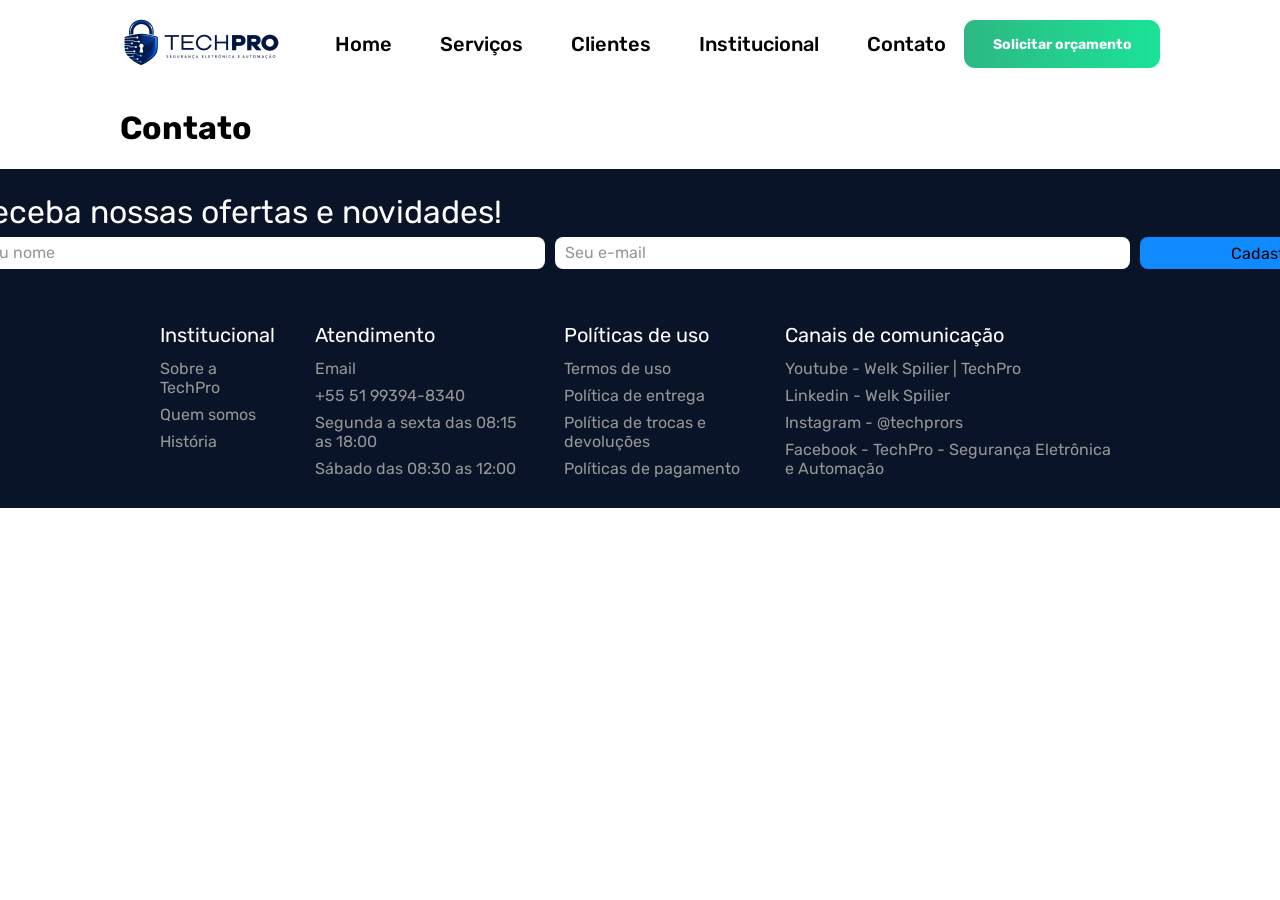
==== pages/contact.html @ 4e54fdcd "feat: update html pages structure and add brand assets" ====
<!doctype html>
<html lang="pt-br">
  <head>
    <meta charset="UTF-8" />
    <meta name="viewport" content="width=device-width, initial-scale=1.0" />
    <title>TechPro - Contato</title>
    <link rel="stylesheet" href="/css/global.css" />
    <link
      rel="icon"
      type="image/png"
      href="/assets/images/common/techpro-resumed-logo.png"
    />
    <script type="module" src="/js/main.js"></script>
  </head>
  <body>
    <site-header></site-header>

    <main class="container">
      <h1>Contato</h1>
    </main>

    <site-footer></site-footer>
  </body>
</html>
---- css/global.css ----
@import url("https://fonts.googleapis.com/css2?family=Rubik:ital,wght@0,300..900;1,300..900&display=swap");
@import "variables.css";
@import "components/header.css";
@import "components/footer.css";

*,
*::before,
*::after {
  box-sizing: border-box;
}

html,
body {
  margin: 0;
  padding: 0;
}

body {
  font-family: var(--font-family-primary);
  min-height: 100vh;
}

a {
  color: inherit;
  text-decoration: none;
}

.container {
  padding: 0 var(--page-padding);
}

button,
input,
select,
textarea {
  font-family: inherit;
}

button {
  cursor: pointer;
}
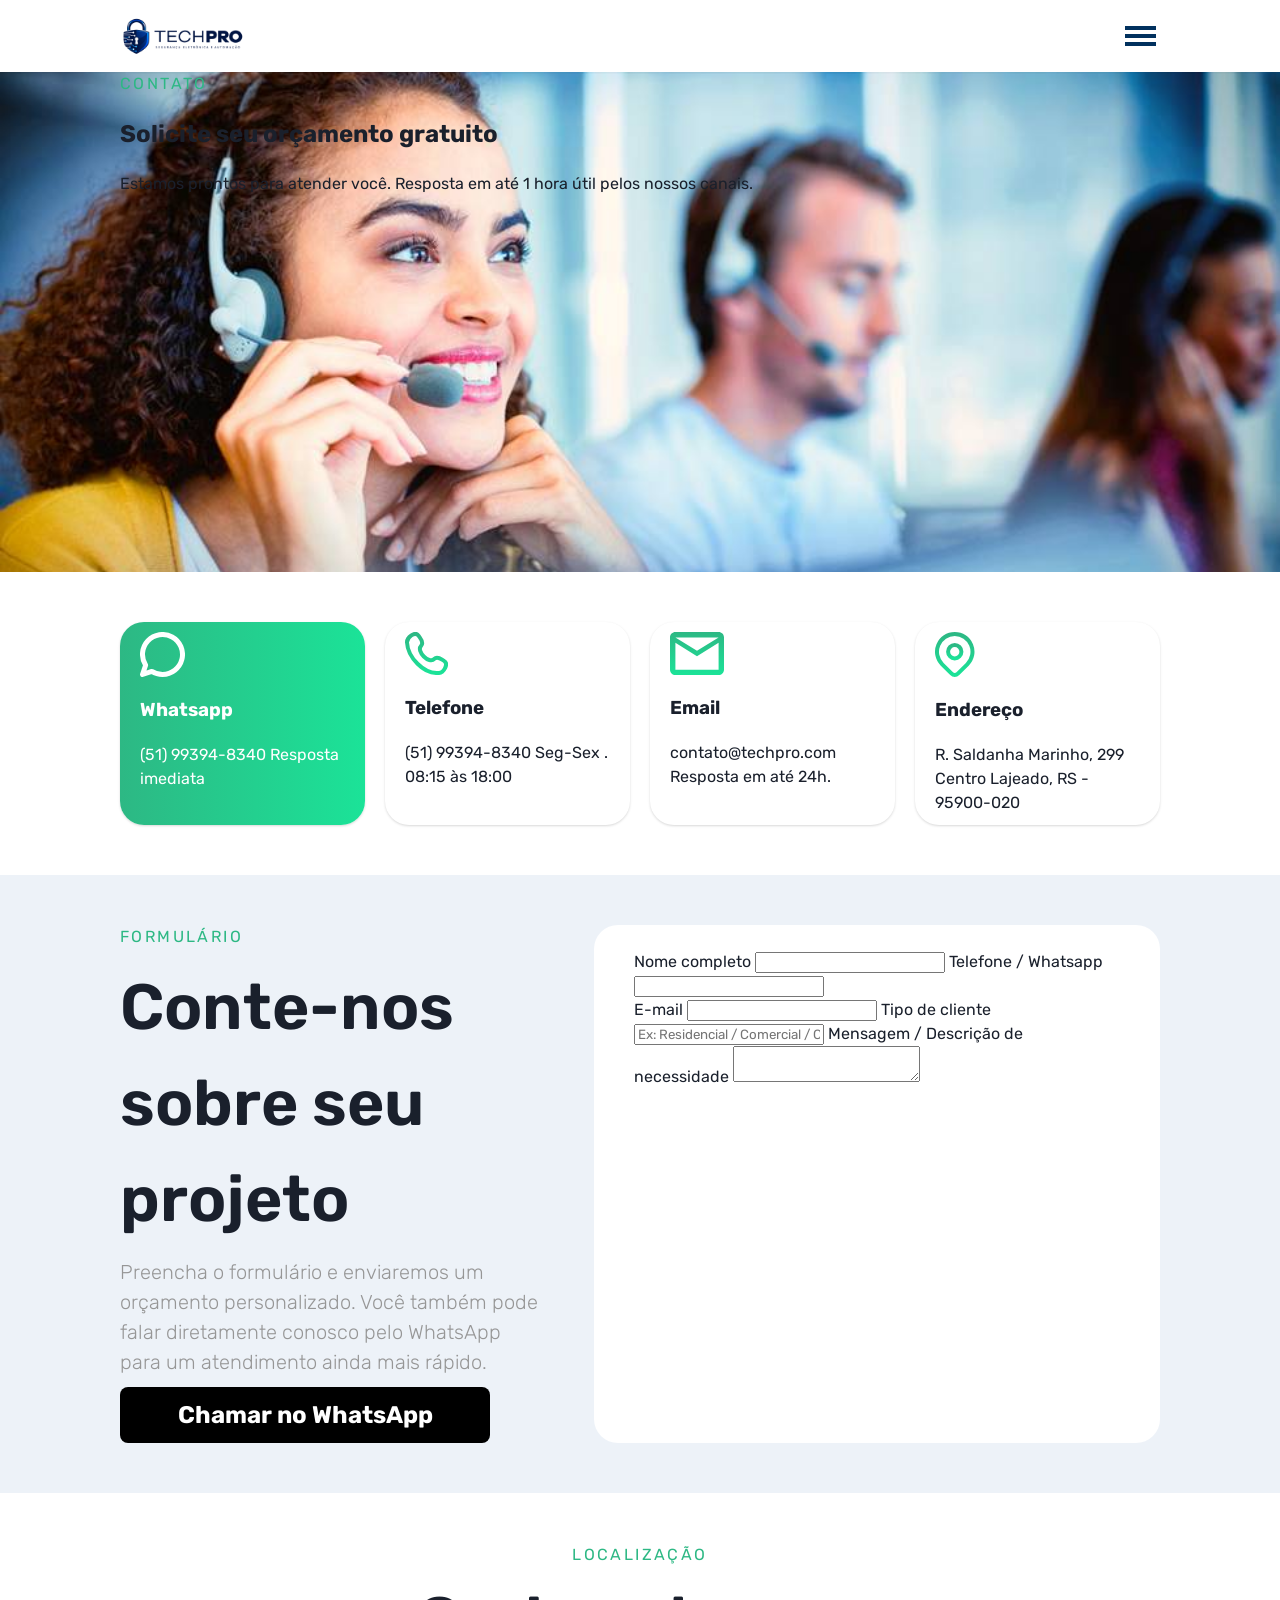
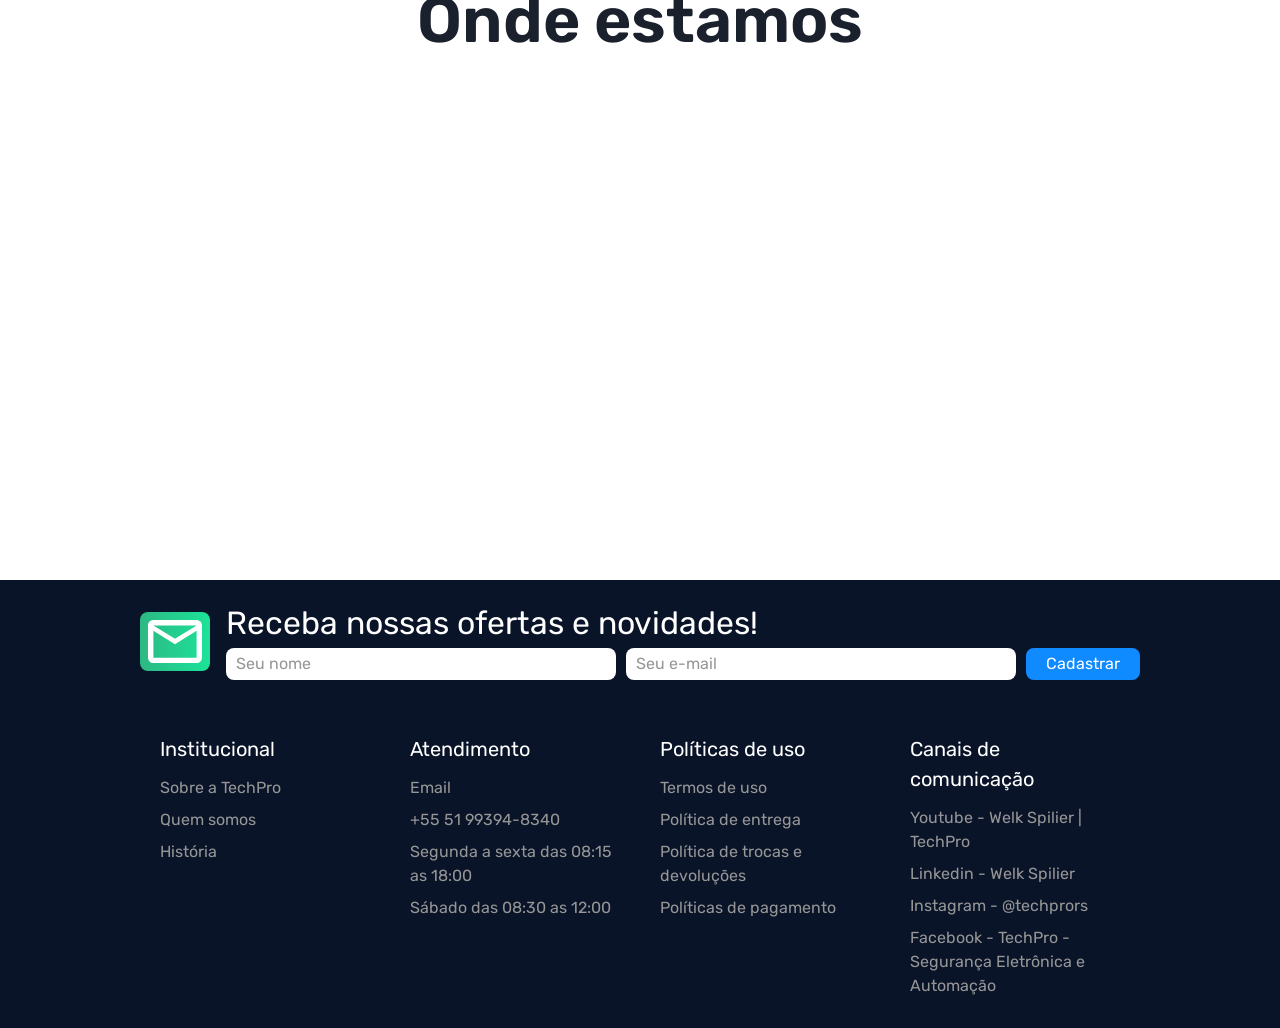
==== commit 3ef6438f: "feat(contact): implement initial contact page layout, cards, and responsive styles" ====
--- a/pages/contact.html
+++ b/pages/contact.html
@@ -15,9 +15,154 @@
   <body>
     <site-header></site-header>
 
-    <main class="container">
-      <h1>Contato</h1>
+    <section class="hero">
+      <div class="hero__container">
+        <h1 class="hero__title green_title">Contato</h1>
+        <h2 class="hero__subtitle">Solicite seu orçamento gratuito</h2>
+        <span class="hero__message"
+          >Estamos prontos para atender você. Resposta em até 1 hora útil pelos
+          nossos canais.</span
+        >
+      </div>
+    </section>
+
+    <main class="principal container">
+      <div class="principal__whatsapp principal__subcontainer">
+        <img
+          src="/assets/icons/white-sms.svg"
+          alt="Ícone de mensagem"
+          class="principal__whatsapp-icon"
+        />
+        <h3 class="principal__whatsapp-title">Whatsapp</h3>
+        <span class="principal__whatsapp-subtitle">(51) 99394-8340</span>
+        <span class="principal__whatsapp-message">Resposta imediata</span>
+      </div>
+      <div class="principal__subcontainer-other principal__subcontainer">
+        <img
+          src="/assets/icons/green-phone.svg"
+          alt="Ícone de telefone"
+          class="principal__subcontainer-icon"
+        />
+        <h3 class="principal__subcontainer-title">Telefone</h3>
+        <span class="principal__subcontainer-subtitle">(51) 99394-8340</span>
+        <span class="principal__subcontainer-message"
+          >Seg-Sex . 08:15 às 18:00</span
+        >
+      </div>
+      <div class="principal__subcontainer-other principal__subcontainer">
+        <img
+          src="/assets/icons/green-mail.svg"
+          alt="Ícone de e-mail"
+          class="principal__subcontainer-icon"
+        />
+        <h3 class="principal__subcontainer-title">Email</h3>
+        <span class="principal__subcontainer-subtitle"
+          >contato@techpro.com</span
+        >
+        <span class="principal__subcontainer-message"
+          >Resposta em até 24h.</span
+        >
+      </div>
+      <div class="principal__subcontainer-other principal__subcontainer">
+        <img
+          src="/assets/icons/green-location-pin.svg"
+          alt="Ícone de localização"
+          class="principal__subcontainer-icon"
+        />
+        <h3 class="principal__subcontainer-title">Endereço</h3>
+        <span class="principal__subcontainer-subtitle"
+          >R. Saldanha Marinho, 299 Centro</span
+        >
+        <span class="principal__subcontainer-message"
+          >Lajeado, RS - 95900-020</span
+        >
+      </div>
     </main>
+
+    <section class="form">
+      <div class="form__container">
+        <div class="form__text-container">
+          <h2 class="form__title green_title">Formulário</h2>
+          <h3 class="form__subtitle">Conte-nos sobre seu projeto</h3>
+          <span class="form__message"
+            >Preencha o formulário e enviaremos um orçamento personalizado. Você
+            também pode falar diretamente conosco pelo WhatsApp para um
+            atendimento ainda mais rápido.</span
+          >
+          <a
+            href="https://wa.me/5551993948340?text=Ol%C3%A1%2C%20tudo%20bem%3F"
+            class="form__button-whatsapp"
+            >Chamar no WhatsApp</a
+          >
+        </div>
+        <form class="form__form">
+          <div class="form__name-phone-container">
+            <label for="name" class="form__name-label">Nome completo</label>
+            <input
+              type="text"
+              name="name"
+              id="name"
+              required
+              class="form__name-input"
+            />
+
+            <label for="telephone" class="form__phone-label"
+              >Telefone / Whatsapp</label
+            >
+            <input
+              type="tel"
+              name="telephone"
+              id="telephone"
+              required
+              class="form__phone-input"
+            />
+          </div>
+
+          <label for="email" class="form__email-label">E-mail</label>
+          <input
+            type="email"
+            name="email"
+            id="email"
+            required
+            class="form__email-input"
+          />
+
+          <label for="customer_type" class="form__customer-type-label"
+            >Tipo de cliente</label
+          >
+          <input
+            type="text"
+            name="customer_type"
+            id="customer_type"
+            required
+            placeholder="Ex: Residencial / Comercial / Condomínio / Indústrias / Outro"
+            class="form__customer-type-input"
+          />
+
+          <label for="obs" class="form__obs-label"
+            >Mensagem / Descrição de necessidade</label
+          >
+          <textarea class="form__obs-input"> </textarea>
+        </form>
+      </div>
+    </section>
+
+    <section class="location">
+      <h2 class="location__title green_title">Localização</h2>
+      <h3 class="location__subtitle">Onde estamos</h3>
+      <div class="location__iframe-container">
+        <iframe
+          src="https://www.google.com/maps/embed?pb=!1m18!1m12!1m3!1d3473.8817348908747!2d-51.96835822218365!3d-29.46146357522235!2m3!1f0!2f0!3f0!3m2!1i1024!2i768!4f13.1!3m3!1m2!1s0x951c61647e87482b%3A0x4255ab800bfbd4d0!2sR.%20Saldanha%20Marinho%2C%20299%20-%20Centro%2C%20Lajeado%20-%20RS%2C%2095900-207!5e0!3m2!1spt-BR!2sbr!4v1788184331781!5m2!1spt-BR!2sbr"
+          width="600"
+          height="450"
+          style="border: 0"
+          allowfullscreen=""
+          loading="lazy"
+          referrerpolicy="strict-origin-when-cross-origin"
+          class="location__iframe"
+        ></iframe>
+      </div>
+    </section>
 
     <site-footer></site-footer>
   </body>
--- a/css/global.css
+++ b/css/global.css
@@ -1,12 +1,27 @@
+/* ==========================================================================
+   Imports
+   ========================================================================== */
 @import url("https://fonts.googleapis.com/css2?family=Rubik:ital,wght@0,300..900;1,300..900&display=swap");
 @import "variables.css";
 @import "components/header.css";
 @import "components/footer.css";
+@import "pages/home.css";
+@import "pages/services.css";
+@import "pages/customers.css";
+@import "pages/institutional.css";
+@import "pages/contact.css";
 
+/* ==========================================================================
+   Reset & Box Model
+   ========================================================================== */
 *,
 *::before,
 *::after {
   box-sizing: border-box;
+}
+
+html {
+  scroll-behavior: smooth;
 }
 
 html,
@@ -15,18 +30,68 @@
   padding: 0;
 }
 
+/* ==========================================================================
+   Page Structure (Base Layout / Sticky Footer)
+   ========================================================================== */
 body {
   font-family: var(--font-family-primary);
+  font-size: var(--font-size-md);
+  line-height: var(--line-height-normal);
+  color: var(--color-text-main);
+  background-color: var(--color-background);
+  -webkit-font-smoothing: antialiased;
+  -moz-osx-font-smoothing: grayscale;
   min-height: 100vh;
+  display: flex;
+  flex-direction: column;
 }
 
+/* Main content expands to push the footer to the bottom of the viewport */
+main,
+.site-content {
+  flex: 1;
+}
+
+/* ==========================================================================
+   Global Elements & Utilities
+   ========================================================================== */
 a {
   color: inherit;
   text-decoration: none;
+  transition: color var(--transition-fast), opacity var(--transition-fast);
+}
+
+img,
+picture {
+  max-width: 100%;
+  display: block;
+}
+
+svg {
+  max-width: 100%;
 }
 
 .container {
-  padding: 0 var(--page-padding);
+  width: 100%;
+  max-width: var(--container-max-width);
+  margin-left: auto;
+  margin-right: auto;
+  padding-left: var(--page-padding-lg);
+  padding-right: var(--page-padding-lg);
+}
+
+@media (max-width: 890px) {
+  .container {
+    padding-left: var(--page-padding-md);
+    padding-right: var(--page-padding-md);
+  }
+}
+
+@media (max-width: 600px) {
+  .container {
+    padding-left: var(--page-padding-sm);
+    padding-right: var(--page-padding-sm);
+  }
 }
 
 button,
@@ -38,4 +103,18 @@
 
 button {
   cursor: pointer;
+  border: none;
+  background: none;
+  font-family: inherit;
 }
+
+/* Section Tag / Badge Title */
+.green_title {
+  text-transform: uppercase;
+  color: var(--color-primary);
+  font-size: var(--font-size-md);
+  font-weight: var(--font-weight-regular);
+  letter-spacing: var(--letter-spacing-wide);
+  margin: 0;
+}
+
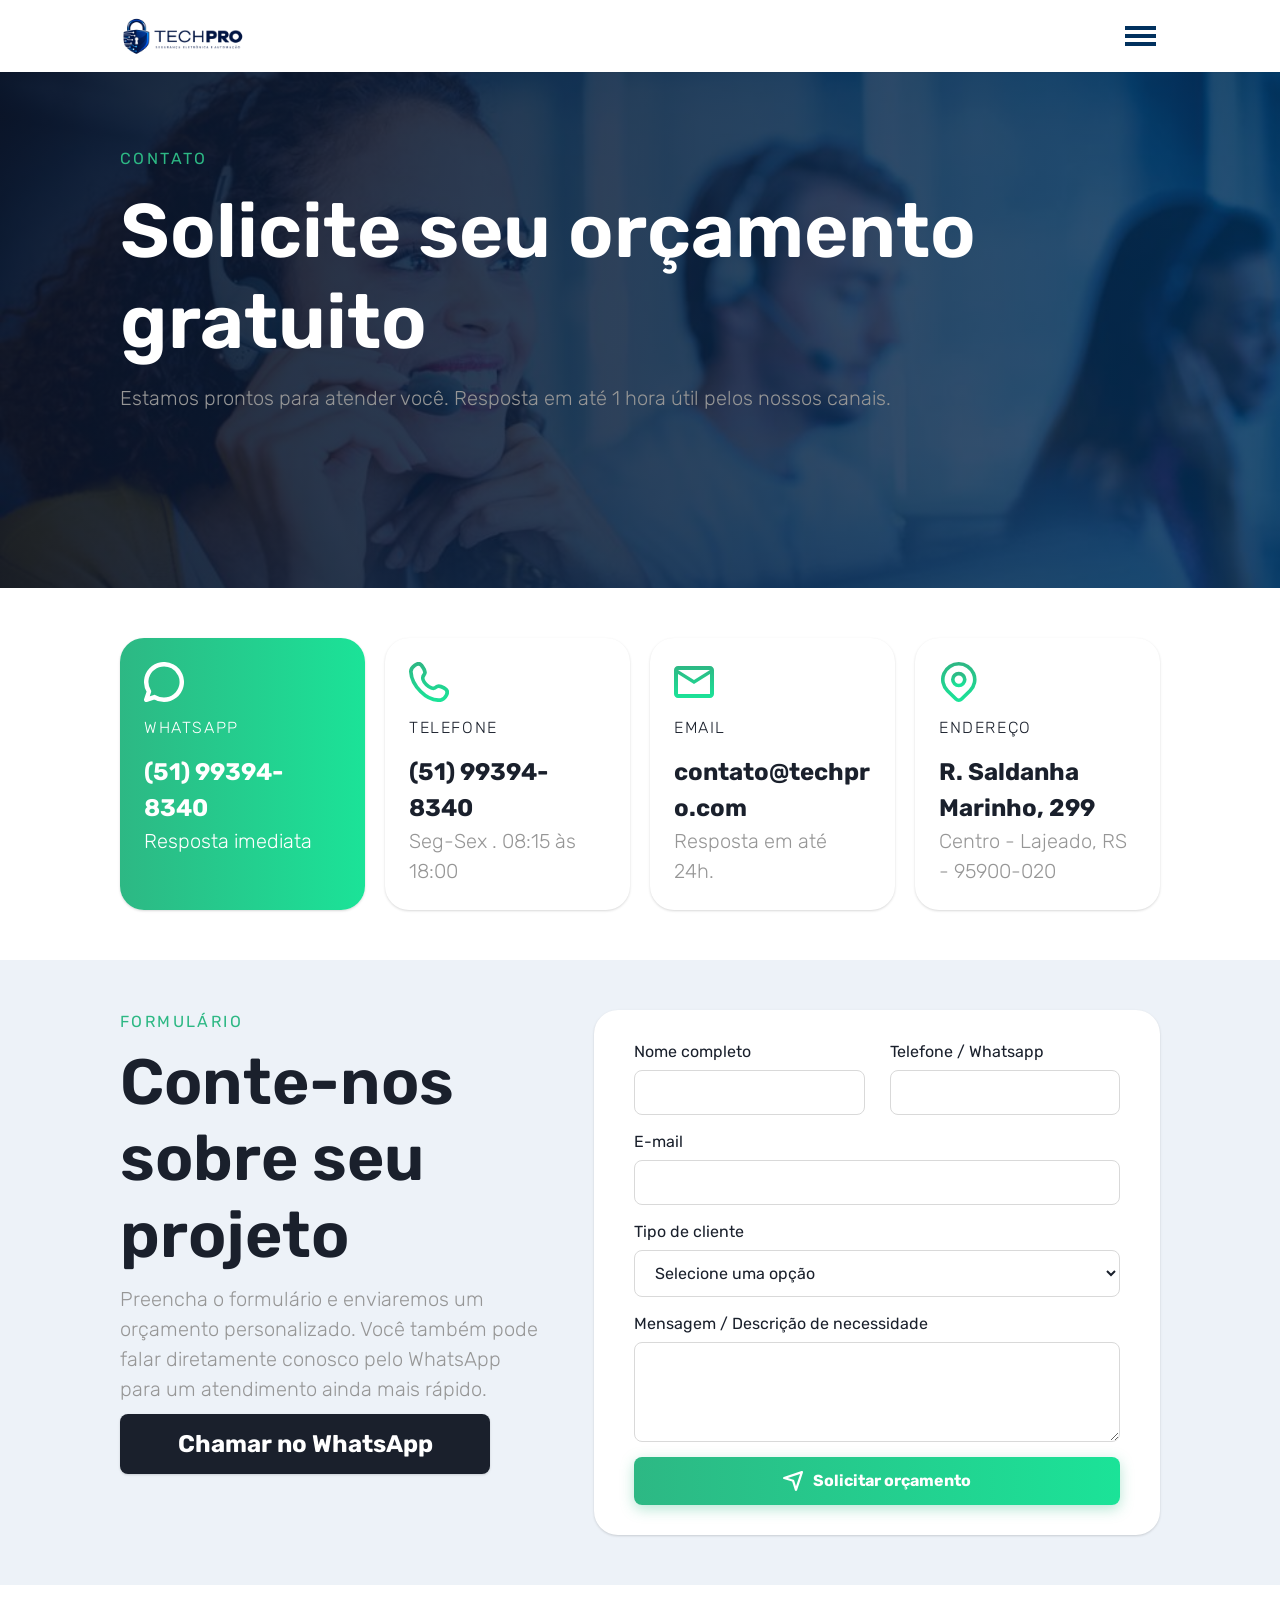
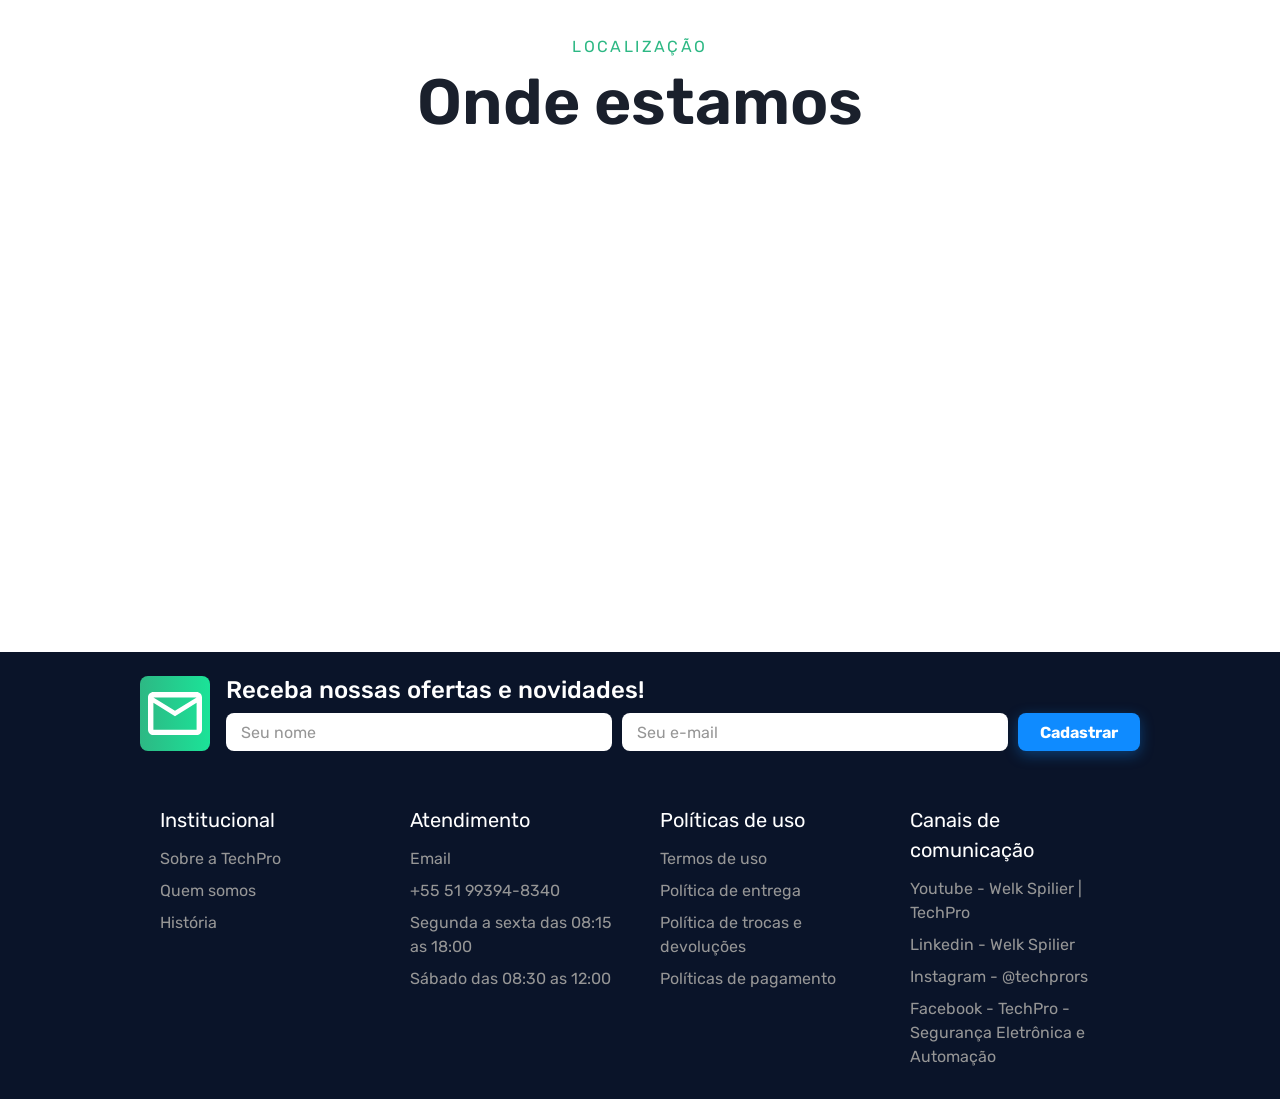
==== commit 56f9487f: "feat(contact): refactor channels grid and budget request form layout" ====
--- a/pages/contact.html
+++ b/pages/contact.html
@@ -13,8 +13,12 @@
     <script type="module" src="/js/main.js"></script>
   </head>
   <body>
+    <!-- Global Site Header Web Component -->
     <site-header></site-header>
 
+    <!-- ====================================================================
+         Hero Section
+         ==================================================================== -->
     <section class="hero">
       <div class="hero__container">
         <h1 class="hero__title green_title">Contato</h1>
@@ -26,7 +30,11 @@
       </div>
     </section>
 
+    <!-- ====================================================================
+         Direct Contact Channels Grid (Main Content)
+         ==================================================================== -->
     <main class="principal container">
+      <!-- WhatsApp Direct Channel -->
       <div class="principal__whatsapp principal__subcontainer">
         <img
           src="/assets/icons/white-sms.svg"
@@ -37,6 +45,8 @@
         <span class="principal__whatsapp-subtitle">(51) 99394-8340</span>
         <span class="principal__whatsapp-message">Resposta imediata</span>
       </div>
+
+      <!-- Phone Channel -->
       <div class="principal__subcontainer-other principal__subcontainer">
         <img
           src="/assets/icons/green-phone.svg"
@@ -49,6 +59,8 @@
           >Seg-Sex . 08:15 às 18:00</span
         >
       </div>
+
+      <!-- Email Channel -->
       <div class="principal__subcontainer-other principal__subcontainer">
         <img
           src="/assets/icons/green-mail.svg"
@@ -63,6 +75,8 @@
           >Resposta em até 24h.</span
         >
       </div>
+
+      <!-- Physical Office Address -->
       <div class="principal__subcontainer-other principal__subcontainer">
         <img
           src="/assets/icons/green-location-pin.svg"
@@ -71,16 +85,20 @@
         />
         <h3 class="principal__subcontainer-title">Endereço</h3>
         <span class="principal__subcontainer-subtitle"
-          >R. Saldanha Marinho, 299 Centro</span
+          >R. Saldanha Marinho, 299</span
         >
         <span class="principal__subcontainer-message"
-          >Lajeado, RS - 95900-020</span
+          >Centro - Lajeado, RS - 95900-020</span
         >
       </div>
     </main>
 
+    <!-- ====================================================================
+         Budget Request & Contact Form Section
+         ==================================================================== -->
     <section class="form">
       <div class="form__container">
+        <!-- Form Introduction & WhatsApp CTA -->
         <div class="form__text-container">
           <h2 class="form__title green_title">Formulário</h2>
           <h3 class="form__subtitle">Conte-nos sobre seu projeto</h3>
@@ -91,67 +109,102 @@
           >
           <a
             href="https://wa.me/5551993948340?text=Ol%C3%A1%2C%20tudo%20bem%3F"
-            class="form__button-whatsapp"
+            class="form__button-whatsapp btn btn--dark"
+            target="_blank"
             >Chamar no WhatsApp</a
           >
         </div>
+
+        <!-- Interactive Budget Request Form -->
         <form class="form__form">
-          <div class="form__name-phone-container">
-            <label for="name" class="form__name-label">Nome completo</label>
+          <!-- Name & Phone Row -->
+          <div class="form__row">
+            <div class="form__group">
+              <label for="name" class="form__label">Nome completo</label>
+              <input
+                type="text"
+                name="name"
+                id="name"
+                required
+                class="form__input"
+              />
+            </div>
+
+            <div class="form__group">
+              <label for="telephone" class="form__label"
+                >Telefone / Whatsapp</label
+              >
+              <input
+                type="tel"
+                name="telephone"
+                id="telephone"
+                required
+                class="form__input"
+              />
+            </div>
+          </div>
+
+          <!-- Email Field -->
+          <div class="form__group">
+            <label for="email" class="form__label">E-mail</label>
             <input
-              type="text"
-              name="name"
-              id="name"
+              type="email"
+              name="email"
+              id="email"
               required
-              class="form__name-input"
+              class="form__input"
             />
-
-            <label for="telephone" class="form__phone-label"
-              >Telefone / Whatsapp</label
+          </div>
+
+          <!-- Customer Type Field -->
+          <div class="form__group">
+            <label for="customer_type" class="form__label"
+              >Tipo de cliente</label
             >
-            <input
-              type="tel"
-              name="telephone"
-              id="telephone"
-              required
-              class="form__phone-input"
+            <select
+              name="customer_type"
+              id="customer_type"
+              class="form__select"
+            >
+              <option value="" disabled selected>Selecione uma opção</option>
+              <option value="home">Residencial</option>
+              <option value="commercial">Comercial</option>
+              <option value="condominium">Condomínio</option>
+              <option value="industry">Indústrias</option>
+              <option value="other">Outro</option>
+            </select>
+          </div>
+
+          <!-- Project Description / Observations Field -->
+          <div class="form__group">
+            <label for="obs" class="form__label"
+              >Mensagem / Descrição de necessidade</label
+            >
+            <textarea name="obs" id="obs" class="form__textarea"></textarea>
+          </div>
+
+          <!-- Submit Button -->
+          <button type="submit" class="form__button-submit btn btn--primary btn--full">
+            <img
+              src="/assets/icons/white-send-budget.svg"
+              alt="Ícone de envio"
+              class="form__button-icon btn__icon"
             />
-          </div>
-
-          <label for="email" class="form__email-label">E-mail</label>
-          <input
-            type="email"
-            name="email"
-            id="email"
-            required
-            class="form__email-input"
-          />
-
-          <label for="customer_type" class="form__customer-type-label"
-            >Tipo de cliente</label
-          >
-          <input
-            type="text"
-            name="customer_type"
-            id="customer_type"
-            required
-            placeholder="Ex: Residencial / Comercial / Condomínio / Indústrias / Outro"
-            class="form__customer-type-input"
-          />
-
-          <label for="obs" class="form__obs-label"
-            >Mensagem / Descrição de necessidade</label
-          >
-          <textarea class="form__obs-input"> </textarea>
+            <span>Solicitar orçamento</span>
+          </button>
         </form>
       </div>
     </section>
 
+    <!-- ====================================================================
+         Office Location & Embedded Map Section
+         ==================================================================== -->
     <section class="location">
       <h2 class="location__title green_title">Localização</h2>
       <h3 class="location__subtitle">Onde estamos</h3>
       <div class="location__iframe-container">
         <iframe
+          title="Localização da TechPro no Google Maps"
           src="https://www.google.com/maps/embed?pb=!1m18!1m12!1m3!1d3473.8817348908747!2d-51.96835822218365!3d-29.46146357522235!2m3!1f0!2f0!3f0!3m2!1i1024!2i768!4f13.1!3m3!1m2!1s0x951c61647e87482b%3A0x4255ab800bfbd4d0!2sR.%20Saldanha%20Marinho%2C%20299%20-%20Centro%2C%20Lajeado%20-%20RS%2C%2095900-207!5e0!3m2!1spt-BR!2sbr!4v1788184331781!5m2!1spt-BR!2sbr"
           width="600"
           height="450"
@@ -164,6 +217,7 @@
       </div>
     </section>
 
+    <!-- Global Site Footer Web Component -->
     <site-footer></site-footer>
   </body>
 </html>
--- a/css/global.css
+++ b/css/global.css
@@ -5,6 +5,7 @@
 @import "variables.css";
 @import "components/header.css";
 @import "components/footer.css";
+@import "components/buttons.css";
 @import "pages/home.css";
 @import "pages/services.css";
 @import "pages/customers.css";
@@ -58,7 +59,9 @@
 a {
   color: inherit;
   text-decoration: none;
-  transition: color var(--transition-fast), opacity var(--transition-fast);
+  transition:
+    color var(--transition-fast),
+    opacity var(--transition-fast);
 }
 
 img,
@@ -72,10 +75,7 @@
 }
 
 .container {
-  width: 100%;
-  max-width: var(--container-max-width);
-  margin-left: auto;
-  margin-right: auto;
+  margin: 0 auto;
   padding-left: var(--page-padding-lg);
   padding-right: var(--page-padding-lg);
 }
@@ -105,7 +105,6 @@
   cursor: pointer;
   border: none;
   background: none;
-  font-family: inherit;
 }
 
 /* Section Tag / Badge Title */
@@ -117,4 +116,3 @@
   letter-spacing: var(--letter-spacing-wide);
   margin: 0;
 }
-
